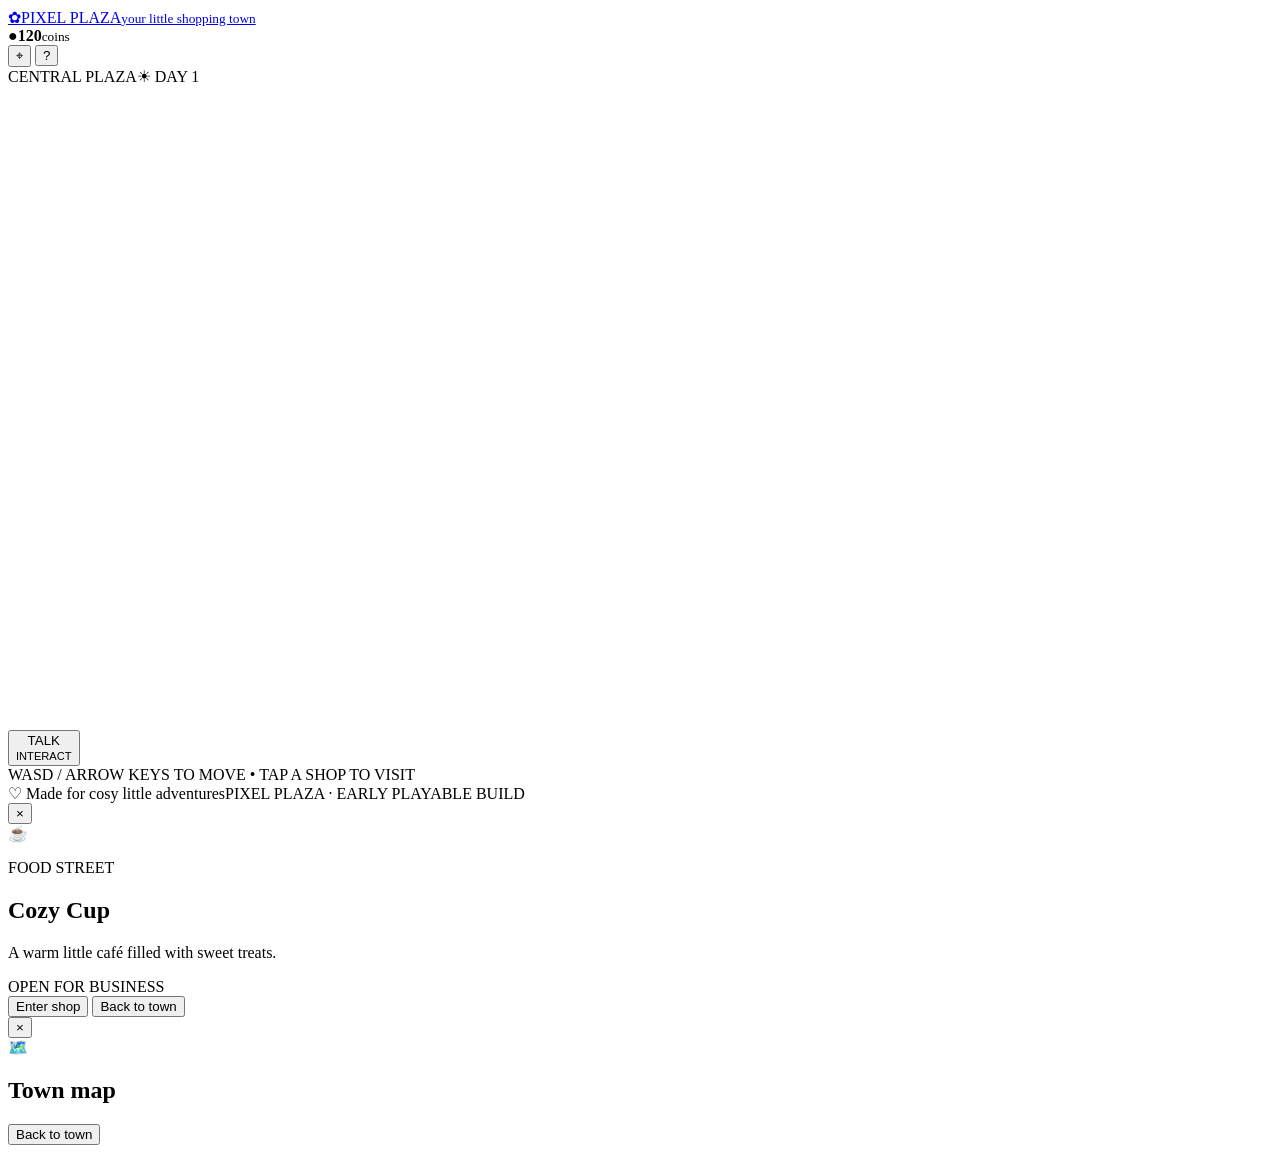
==== index.html @ 8f944730 "Build Pixel Plaza game shell" ====
<!doctype html>
<html lang="en">
<head>
  <meta charset="utf-8">
  <meta name="viewport" content="width=device-width, initial-scale=1, viewport-fit=cover">
  <meta name="theme-color" content="#f3d9bd">
  <title>Pixel Plaza</title>
  <link rel="stylesheet" href="styles.css">
</head>
<body>
  <main class="game-shell">
    <header class="topbar">
      <a class="brand" href="#" aria-label="Pixel Plaza home"><span class="brand-mark">✿</span><span>PIXEL PLAZA<small>your little shopping town</small></span></a>
      <div class="hud">
        <div class="coin-pill"><span>●</span><b id="coins">120</b><small>coins</small></div>
        <button class="icon-button" id="map-button" aria-label="Open town map">⌖</button>
        <button class="icon-button" id="help-button" aria-label="How to play">?</button>
      </div>
    </header>

    <section class="game-frame" aria-label="Pixel Plaza game">
      <div class="scene-heading"><span id="district-name">CENTRAL PLAZA</span><span class="day-label">☀ DAY 1</span></div>
      <canvas id="town" width="960" height="640" aria-label="Isometric shopping town. Use arrow keys or WASD to move."></canvas>
      <div class="toast" id="toast" role="status"></div>
      <div class="mobile-controls" aria-label="Touch controls">
        <div class="joystick" id="joystick"><span class="stick" id="stick"></span></div>
        <button class="action-button" id="action-button">TALK<br><small>INTERACT</small></button>
      </div>
      <div class="bottom-hint">WASD / ARROW KEYS TO MOVE <span>•</span> TAP A SHOP TO VISIT</div>
    </section>
    <footer class="footer"><span>♡ Made for cosy little adventures</span><span>PIXEL PLAZA · EARLY PLAYABLE BUILD</span></footer>
  </main>

  <div class="modal-backdrop hidden" id="modal-backdrop">
    <section class="modal" role="dialog" aria-modal="true" aria-labelledby="modal-title">
      <button class="modal-close" id="modal-close" aria-label="Close">×</button>
      <div class="modal-icon" id="modal-icon">☕</div>
      <p class="eyebrow" id="modal-district">FOOD STREET</p>
      <h1 id="modal-title">Cozy Cup</h1>
      <p id="modal-description">A warm little café filled with sweet treats.</p>
      <div class="shop-status" id="shop-status">OPEN FOR BUSINESS</div>
      <div class="modal-actions">
        <button class="primary-button" id="shop-action">Enter shop</button>
        <button class="secondary-button" id="modal-back">Back to town</button>
      </div>
    </section>
  </div>
  <div class="modal-backdrop hidden" id="info-backdrop">
    <section class="modal info-modal" role="dialog" aria-modal="true" aria-labelledby="info-title">
      <button class="modal-close" id="info-close" aria-label="Close">×</button>
      <div class="modal-icon">🗺️</div>
      <h1 id="info-title">Town map</h1>
      <div id="info-content"></div>
      <button class="primary-button full-button" id="info-done">Back to town</button>
    </section>
  </div>
  <script src="game.js"></script>
</body>
</html>
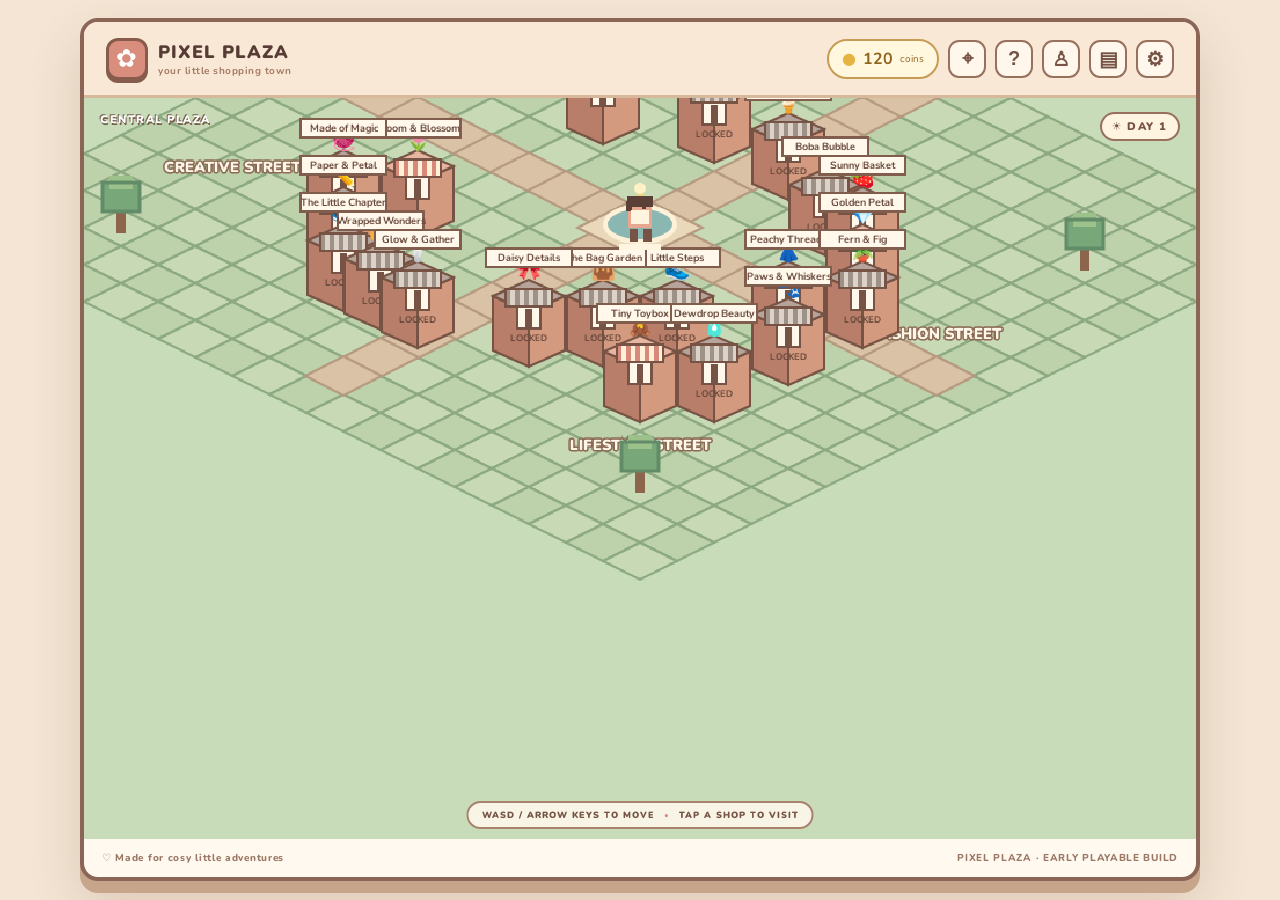
==== commit 00cf2516: "Add navigation for full game systems" ====
--- a/index.html
+++ b/index.html
@@ -15,6 +15,9 @@
         <div class="coin-pill"><span>●</span><b id="coins">120</b><small>coins</small></div>
         <button class="icon-button" id="map-button" aria-label="Open town map">⌖</button>
         <button class="icon-button" id="help-button" aria-label="How to play">?</button>
+        <button class="icon-button" id="wardrobe-button" aria-label="Character wardrobe">♙</button>
+        <button class="icon-button" id="bag-button" aria-label="Inventory">▤</button>
+        <button class="icon-button" id="settings-button" aria-label="Settings">⚙</button>
       </div>
     </header>
 
@@ -54,6 +57,8 @@
       <button class="primary-button full-button" id="info-done">Back to town</button>
     </section>
   </div>
+  <div id="systems-root"></div>
   <script src="game.js"></script>
+  <script src="game-systems.js"></script>
 </body>
 </html>
--- a/styles.css
+++ b/styles.css
@@ -0,0 +1,5 @@
+@import url('https://fonts.googleapis.com/css2?family=Nunito:wght@500;600;700;800;900&display=swap');
+:root{--ink:#573b35;--cream:#fff6e9;--rose:#d98979;--brown:#875c4d;--mint:#a9c6a4;--gold:#f0c66f}
+*{box-sizing:border-box}body{margin:0;min-height:100vh;background:#f4e5d4;color:var(--ink);font-family:Nunito,system-ui,sans-serif;display:grid;place-items:center;padding:18px}.game-shell{width:min(1120px,100%);background:#fff9f0;border:4px solid #8b6555;border-radius:18px;overflow:hidden;box-shadow:0 12px 0 #c6a58a,0 24px 50px #74503b30}.topbar{height:76px;padding:10px 22px;display:flex;align-items:center;justify-content:space-between;background:#f8e8d5;border-bottom:3px solid #d7b89a}.brand{display:flex;align-items:center;gap:10px;text-decoration:none;color:var(--ink);font-weight:900;letter-spacing:1px;font-size:18px}.brand-mark{display:grid;place-items:center;width:42px;height:42px;background:#d98d7d;border:3px solid #875c4d;border-radius:12px;color:#fff;font-size:25px;box-shadow:0 3px 0 #875c4d}.brand small{display:block;font-size:10px;letter-spacing:.5px;font-weight:700;color:#a47b67}.hud{display:flex;align-items:center;gap:9px}.coin-pill{background:#fff8df;border:2px solid #c79b54;border-radius:30px;padding:7px 13px;color:#91651e;display:flex;align-items:center;gap:7px}.coin-pill span{color:#e5b441}.coin-pill small{font-size:10px}.icon-button{width:38px;height:38px;border:2px solid #98705e;border-radius:11px;background:#fff7ec;color:#765344;font-size:20px;font-weight:900;cursor:pointer}.game-frame{position:relative;background:#c5d8b4;overflow:hidden}.scene-heading{position:absolute;z-index:2;top:14px;left:16px;right:16px;display:flex;justify-content:space-between;pointer-events:none;font-size:11px;font-weight:900;letter-spacing:1.5px;color:#fff;text-shadow:1px 2px #765d4d, -1px -1px #765d4d}.day-label{background:#fff4df;color:#765344;text-shadow:none;border:2px solid #98705e;border-radius:20px;padding:5px 10px}canvas{display:block;width:100%;height:auto;aspect-ratio:3/2;image-rendering:pixelated;touch-action:none}.bottom-hint{position:absolute;bottom:10px;left:50%;transform:translateX(-50%);background:#fff8eddd;border:2px solid #a9826d;border-radius:20px;padding:6px 13px;white-space:nowrap;font-size:9px;letter-spacing:1px;font-weight:900;color:#765344}.bottom-hint span{color:#d98979;padding:0 5px}.footer{display:flex;justify-content:space-between;padding:12px 18px;font-size:10px;font-weight:800;letter-spacing:.7px;color:#9b7865}.mobile-controls{display:none;position:absolute;inset:auto 18px 42px;align-items:end;justify-content:space-between;pointer-events:none}.joystick{width:92px;height:92px;border:3px solid #fff9e9;background:#76534455;border-radius:50%;position:relative;pointer-events:auto;touch-action:none}.stick{position:absolute;width:38px;height:38px;left:24px;top:24px;border-radius:50%;background:#fff1d9;border:3px solid #8b6555;box-shadow:0 3px 0 #8b6555}.action-button{pointer-events:auto;border:3px solid #765344;border-radius:14px;background:#d98d7d;color:white;font-weight:900;padding:12px 17px;box-shadow:0 4px 0 #765344;cursor:pointer}.action-button small{font-size:8px;letter-spacing:1px}.toast{position:absolute;top:58px;left:50%;transform:translate(-50%,-10px);background:#fff8ed;border:2px solid #98705e;border-radius:20px;padding:8px 14px;font-size:12px;font-weight:800;opacity:0;transition:.2s;pointer-events:none;z-index:4}.toast.show{opacity:1;transform:translate(-50%,0)}.modal-backdrop{position:fixed;inset:0;background:#45342dbb;display:grid;place-items:center;padding:18px;z-index:10}.hidden{display:none}.modal{width:min(420px,100%);position:relative;background:#fff8ed;border:4px solid #805c4d;border-radius:20px;padding:28px;text-align:center;box-shadow:0 8px 0 #583e35}.modal-close{position:absolute;right:12px;top:8px;border:0;background:none;font-size:28px;color:#805c4d;cursor:pointer}.modal-icon{font-size:48px;margin:2px auto 8px}.eyebrow{font-size:10px;letter-spacing:2px;font-weight:900;color:#bd806f;margin:0}.modal h1{font-size:30px;margin:5px 0;color:#65463b}.modal p:not(.eyebrow){color:#8a6c5e;font-size:14px}.shop-status{display:inline-block;margin:10px 0 18px;padding:6px 12px;border-radius:20px;background:#e1efdc;color:#52764e;font-size:10px;font-weight:900;letter-spacing:1px}.shop-status.locked{background:#f5e2d6;color:#a45d50}.modal-actions{display:flex;gap:10px;justify-content:center;flex-wrap:wrap}.primary-button,.secondary-button{border:2px solid #765344;border-radius:12px;padding:11px 18px;font:900 13px Nunito;cursor:pointer}.primary-button{background:#d98979;color:white;box-shadow:0 3px 0 #765344}.primary-button:disabled{opacity:.5;cursor:not-allowed}.secondary-button{background:#f4e5d4;color:#765344}.info-modal{text-align:left}.info-modal .modal-icon,.info-modal h1{text-align:center}.map-list{display:grid;grid-template-columns:1fr 1fr;gap:8px;margin:16px 0}.map-list div{background:#f5e8d8;border:1px solid #d8bca4;border-radius:10px;padding:9px;font-size:12px;font-weight:800}.map-list small{display:block;color:#a27b66;font-size:10px}.full-button{width:100%}
+@media(max-width:650px){body{padding:0;background:#fff9f0}.game-shell{border:0;border-radius:0;box-shadow:none;width:100%}.topbar{height:64px;padding:8px 12px}.brand{font-size:15px}.brand-mark{width:36px;height:36px}.coin-pill{padding:6px 9px;gap:5px}.footer{font-size:8px;padding:10px}.mobile-controls{display:flex}.bottom-hint{font-size:8px;bottom:8px}.game-frame{min-height:calc(100dvh - 104px);display:flex;align-items:center}canvas{width:100%;height:auto;max-height:calc(100dvh - 130px);object-fit:contain}.scene-heading{top:10px}}
+@media(min-width:651px) and (pointer:coarse){.mobile-controls{display:flex}}
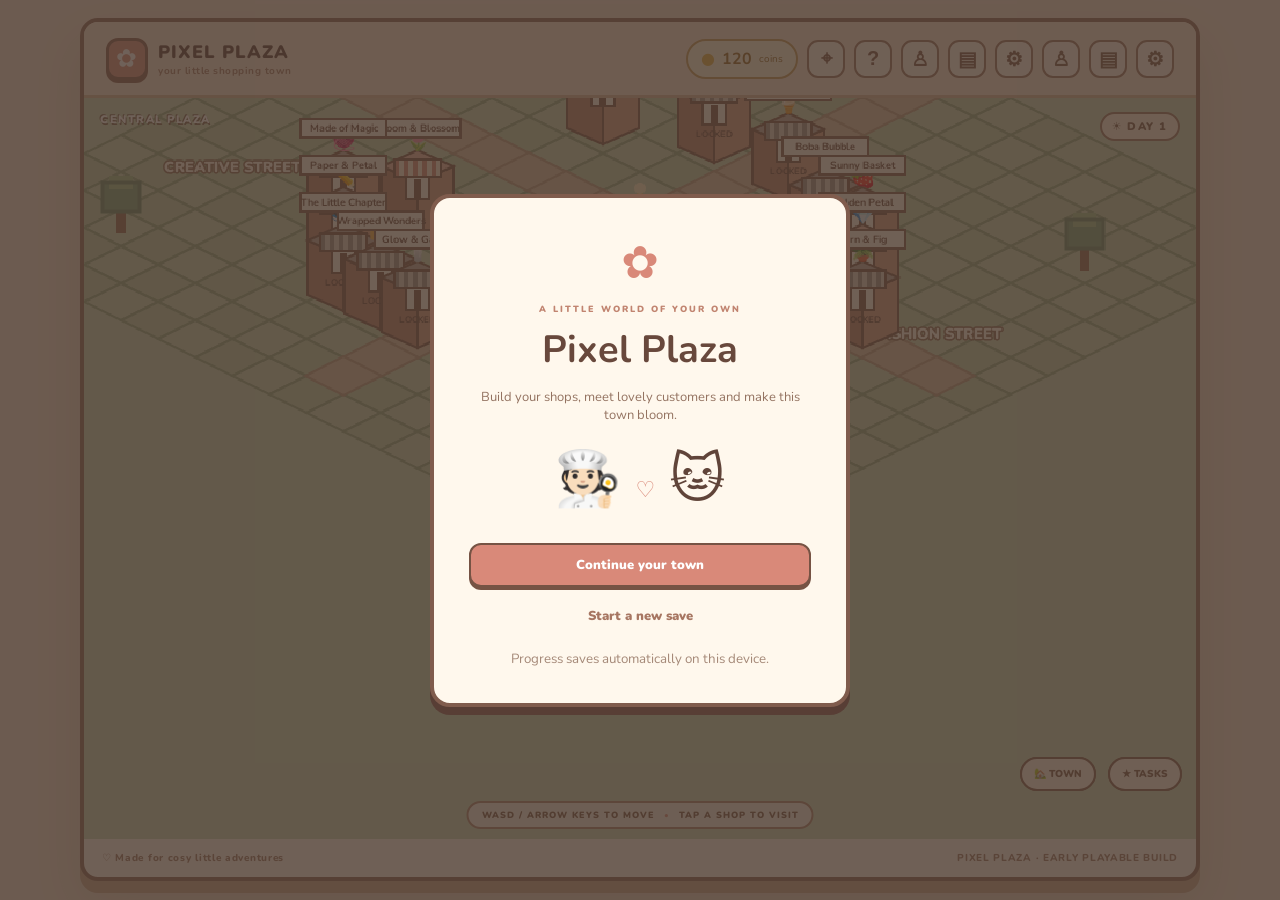
==== commit 77be9c0d: "Connect full Pixel Plaza game systems" ====
--- a/index.html
+++ b/index.html
@@ -15,6 +15,9 @@
         <div class="coin-pill"><span>●</span><b id="coins">120</b><small>coins</small></div>
         <button class="icon-button" id="map-button" aria-label="Open town map">⌖</button>
         <button class="icon-button" id="help-button" aria-label="How to play">?</button>
+        <button class="icon-button" id="wardrobe-button" aria-label="Character wardrobe">♙</button>
+        <button class="icon-button" id="bag-button" aria-label="Inventory">▤</button>
+        <button class="icon-button" id="settings-button" aria-label="Settings">⚙</button>
         <button class="icon-button" id="wardrobe-button" aria-label="Character wardrobe">♙</button>
         <button class="icon-button" id="bag-button" aria-label="Inventory">▤</button>
         <button class="icon-button" id="settings-button" aria-label="Settings">⚙</button>
@@ -60,5 +63,6 @@
   <div id="systems-root"></div>
   <script src="game.js"></script>
   <script src="game-systems.js"></script>
+  <script src="game-systems.js"></script>
 </body>
 </html>
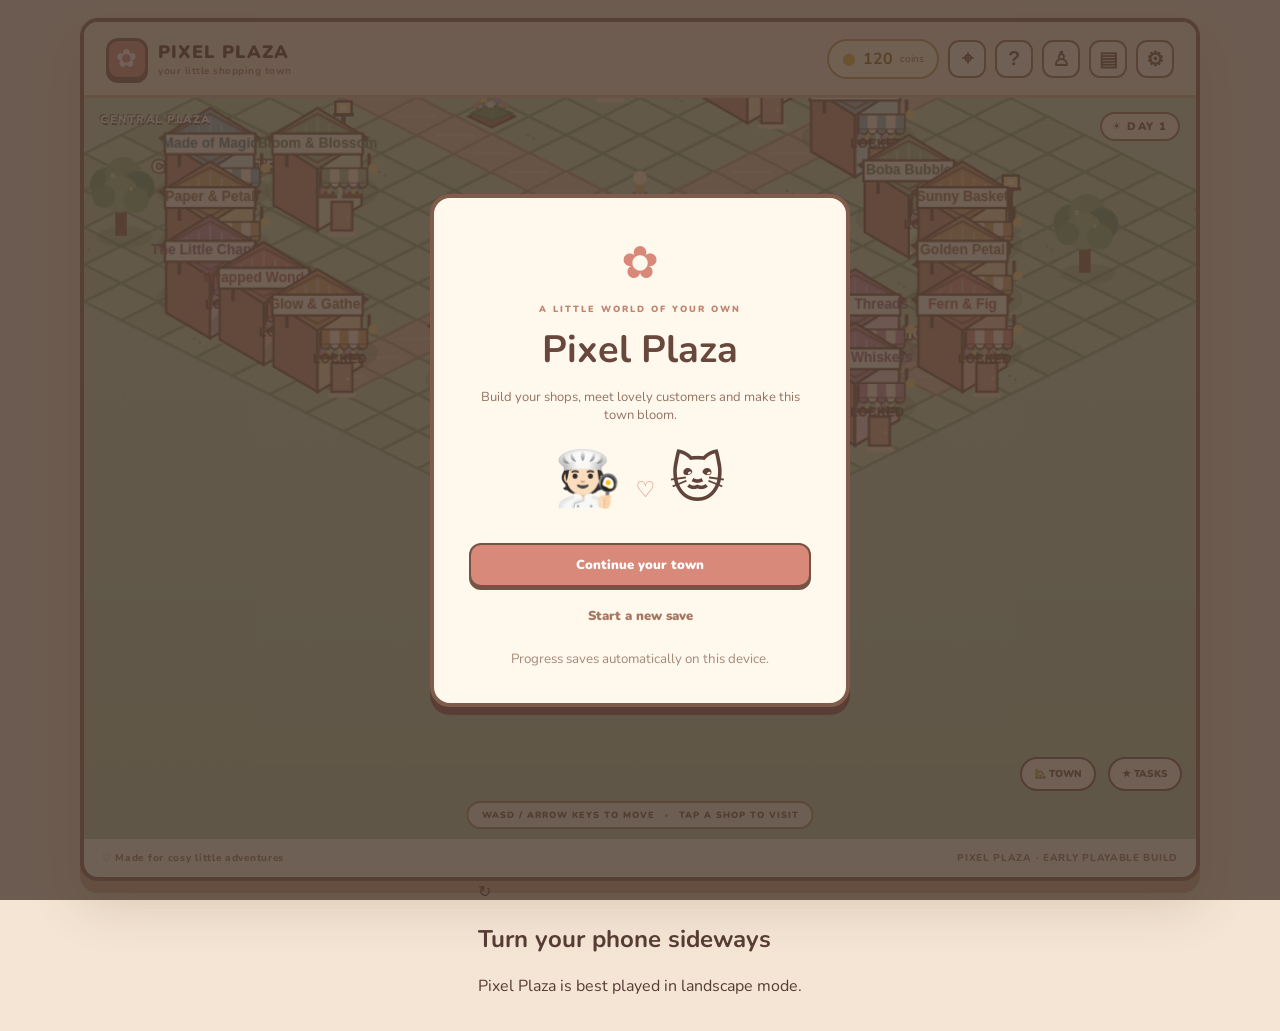
==== commit 85c7ec31: "Prepare mobile landscape layout and clean duplicate controls" ====
--- a/index.html
+++ b/index.html
@@ -18,9 +18,6 @@
         <button class="icon-button" id="wardrobe-button" aria-label="Character wardrobe">♙</button>
         <button class="icon-button" id="bag-button" aria-label="Inventory">▤</button>
         <button class="icon-button" id="settings-button" aria-label="Settings">⚙</button>
-        <button class="icon-button" id="wardrobe-button" aria-label="Character wardrobe">♙</button>
-        <button class="icon-button" id="bag-button" aria-label="Inventory">▤</button>
-        <button class="icon-button" id="settings-button" aria-label="Settings">⚙</button>
       </div>
     </header>
 
@@ -36,6 +33,14 @@
     </section>
     <footer class="footer"><span>♡ Made for cosy little adventures</span><span>PIXEL PLAZA · EARLY PLAYABLE BUILD</span></footer>
   </main>
+
+  <div class="rotate-message" id="rotate-message" role="status">
+    <div class="rotate-card">
+      <div class="rotate-icon">↻</div>
+      <h2>Turn your phone sideways</h2>
+      <p>Pixel Plaza is best played in landscape mode.</p>
+    </div>
+  </div>
 
   <div class="modal-backdrop hidden" id="modal-backdrop">
     <section class="modal" role="dialog" aria-modal="true" aria-labelledby="modal-title">
@@ -63,6 +68,5 @@
   <div id="systems-root"></div>
   <script src="game.js"></script>
   <script src="game-systems.js"></script>
-  <script src="game-systems.js"></script>
 </body>
 </html>
--- a/styles.css
+++ b/styles.css
@@ -1,5 +1,5 @@
 @import url('https://fonts.googleapis.com/css2?family=Nunito:wght@500;600;700;800;900&display=swap');
 :root{--ink:#573b35;--cream:#fff6e9;--rose:#d98979;--brown:#875c4d;--mint:#a9c6a4;--gold:#f0c66f}
-*{box-sizing:border-box}body{margin:0;min-height:100vh;background:#f4e5d4;color:var(--ink);font-family:Nunito,system-ui,sans-serif;display:grid;place-items:center;padding:18px}.game-shell{width:min(1120px,100%);background:#fff9f0;border:4px solid #8b6555;border-radius:18px;overflow:hidden;box-shadow:0 12px 0 #c6a58a,0 24px 50px #74503b30}.topbar{height:76px;padding:10px 22px;display:flex;align-items:center;justify-content:space-between;background:#f8e8d5;border-bottom:3px solid #d7b89a}.brand{display:flex;align-items:center;gap:10px;text-decoration:none;color:var(--ink);font-weight:900;letter-spacing:1px;font-size:18px}.brand-mark{display:grid;place-items:center;width:42px;height:42px;background:#d98d7d;border:3px solid #875c4d;border-radius:12px;color:#fff;font-size:25px;box-shadow:0 3px 0 #875c4d}.brand small{display:block;font-size:10px;letter-spacing:.5px;font-weight:700;color:#a47b67}.hud{display:flex;align-items:center;gap:9px}.coin-pill{background:#fff8df;border:2px solid #c79b54;border-radius:30px;padding:7px 13px;color:#91651e;display:flex;align-items:center;gap:7px}.coin-pill span{color:#e5b441}.coin-pill small{font-size:10px}.icon-button{width:38px;height:38px;border:2px solid #98705e;border-radius:11px;background:#fff7ec;color:#765344;font-size:20px;font-weight:900;cursor:pointer}.game-frame{position:relative;background:#c5d8b4;overflow:hidden}.scene-heading{position:absolute;z-index:2;top:14px;left:16px;right:16px;display:flex;justify-content:space-between;pointer-events:none;font-size:11px;font-weight:900;letter-spacing:1.5px;color:#fff;text-shadow:1px 2px #765d4d, -1px -1px #765d4d}.day-label{background:#fff4df;color:#765344;text-shadow:none;border:2px solid #98705e;border-radius:20px;padding:5px 10px}canvas{display:block;width:100%;height:auto;aspect-ratio:3/2;image-rendering:pixelated;touch-action:none}.bottom-hint{position:absolute;bottom:10px;left:50%;transform:translateX(-50%);background:#fff8eddd;border:2px solid #a9826d;border-radius:20px;padding:6px 13px;white-space:nowrap;font-size:9px;letter-spacing:1px;font-weight:900;color:#765344}.bottom-hint span{color:#d98979;padding:0 5px}.footer{display:flex;justify-content:space-between;padding:12px 18px;font-size:10px;font-weight:800;letter-spacing:.7px;color:#9b7865}.mobile-controls{display:none;position:absolute;inset:auto 18px 42px;align-items:end;justify-content:space-between;pointer-events:none}.joystick{width:92px;height:92px;border:3px solid #fff9e9;background:#76534455;border-radius:50%;position:relative;pointer-events:auto;touch-action:none}.stick{position:absolute;width:38px;height:38px;left:24px;top:24px;border-radius:50%;background:#fff1d9;border:3px solid #8b6555;box-shadow:0 3px 0 #8b6555}.action-button{pointer-events:auto;border:3px solid #765344;border-radius:14px;background:#d98d7d;color:white;font-weight:900;padding:12px 17px;box-shadow:0 4px 0 #765344;cursor:pointer}.action-button small{font-size:8px;letter-spacing:1px}.toast{position:absolute;top:58px;left:50%;transform:translate(-50%,-10px);background:#fff8ed;border:2px solid #98705e;border-radius:20px;padding:8px 14px;font-size:12px;font-weight:800;opacity:0;transition:.2s;pointer-events:none;z-index:4}.toast.show{opacity:1;transform:translate(-50%,0)}.modal-backdrop{position:fixed;inset:0;background:#45342dbb;display:grid;place-items:center;padding:18px;z-index:10}.hidden{display:none}.modal{width:min(420px,100%);position:relative;background:#fff8ed;border:4px solid #805c4d;border-radius:20px;padding:28px;text-align:center;box-shadow:0 8px 0 #583e35}.modal-close{position:absolute;right:12px;top:8px;border:0;background:none;font-size:28px;color:#805c4d;cursor:pointer}.modal-icon{font-size:48px;margin:2px auto 8px}.eyebrow{font-size:10px;letter-spacing:2px;font-weight:900;color:#bd806f;margin:0}.modal h1{font-size:30px;margin:5px 0;color:#65463b}.modal p:not(.eyebrow){color:#8a6c5e;font-size:14px}.shop-status{display:inline-block;margin:10px 0 18px;padding:6px 12px;border-radius:20px;background:#e1efdc;color:#52764e;font-size:10px;font-weight:900;letter-spacing:1px}.shop-status.locked{background:#f5e2d6;color:#a45d50}.modal-actions{display:flex;gap:10px;justify-content:center;flex-wrap:wrap}.primary-button,.secondary-button{border:2px solid #765344;border-radius:12px;padding:11px 18px;font:900 13px Nunito;cursor:pointer}.primary-button{background:#d98979;color:white;box-shadow:0 3px 0 #765344}.primary-button:disabled{opacity:.5;cursor:not-allowed}.secondary-button{background:#f4e5d4;color:#765344}.info-modal{text-align:left}.info-modal .modal-icon,.info-modal h1{text-align:center}.map-list{display:grid;grid-template-columns:1fr 1fr;gap:8px;margin:16px 0}.map-list div{background:#f5e8d8;border:1px solid #d8bca4;border-radius:10px;padding:9px;font-size:12px;font-weight:800}.map-list small{display:block;color:#a27b66;font-size:10px}.full-button{width:100%}
+*{box-sizing:border-box}body{margin:0;min-height:100vh;background:#f4e5d4;color:var(--ink);font-family:Nunito,system-ui,sans-serif;display:grid;place-items:center;padding:18px}.game-shell{width:min(1120px,100%);background:#fff9f0;border:4px solid #8b6555;border-radius:18px;overflow:hidden;box-shadow:0 12px 0 #c6a58a,0 24px 50px #74503b30}.topbar{height:76px;padding:10px 22px;display:flex;align-items:center;justify-content:space-between;background:#f8e8d5;border-bottom:3px solid #d7b89a}.brand{display:flex;align-items:center;gap:10px;text-decoration:none;color:var(--ink);font-weight:900;letter-spacing:1px;font-size:18px}.brand-mark{display:grid;place-items:center;width:42px;height:42px;background:#d98d7d;border:3px solid #875c4d;border-radius:12px;color:#fff;font-size:25px;box-shadow:0 3px 0 #875c4d}.brand small{display:block;font-size:10px;letter-spacing:.5px;font-weight:700;color:#a47b67}.hud{display:flex;align-items:center;gap:9px}.coin-pill{background:#fff8df;border:2px solid #c79b54;border-radius:30px;padding:7px 13px;color:#91651e;display:flex;align-items:center;gap:7px}.coin-pill span{color:#e5b441}.coin-pill small{font-size:10px}.icon-button{width:38px;height:38px;border:2px solid #98705e;border-radius:11px;background:#fff7ec;color:#765344;font-size:20px;font-weight:900;cursor:pointer}.game-frame{position:relative;background:#c5d8b4;overflow:hidden}.scene-heading{position:absolute;z-index:2;top:14px;left:16px;right:16px;display:flex;justify-content:space-between;pointer-events:none;font-size:11px;font-weight:900;letter-spacing:1.5px;color:#fff;text-shadow:1px 2px #765d4d, -1px -1px #765d4d}.day-label{background:#fff4df;color:#765344;text-shadow:none;border:2px solid #98705e;border-radius:20px;padding:5px 10px}canvas{display:block;width:100%;height:auto;aspect-ratio:3/2;image-rendering:auto;touch-action:none}.bottom-hint{position:absolute;bottom:10px;left:50%;transform:translateX(-50%);background:#fff8eddd;border:2px solid #a9826d;border-radius:20px;padding:6px 13px;white-space:nowrap;font-size:9px;letter-spacing:1px;font-weight:900;color:#765344}.bottom-hint span{color:#d98979;padding:0 5px}.footer{display:flex;justify-content:space-between;padding:12px 18px;font-size:10px;font-weight:800;letter-spacing:.7px;color:#9b7865}.mobile-controls{display:none;position:absolute;inset:auto 18px 42px;align-items:end;justify-content:space-between;pointer-events:none}.joystick{width:92px;height:92px;border:3px solid #fff9e9;background:#76534455;border-radius:50%;position:relative;pointer-events:auto;touch-action:none}.stick{position:absolute;width:38px;height:38px;left:24px;top:24px;border-radius:50%;background:#fff1d9;border:3px solid #8b6555;box-shadow:0 3px 0 #8b6555}.action-button{pointer-events:auto;border:3px solid #765344;border-radius:14px;background:#d98d7d;color:white;font-weight:900;padding:12px 17px;box-shadow:0 4px 0 #765344;cursor:pointer}.action-button small{font-size:8px;letter-spacing:1px}.toast{position:absolute;top:58px;left:50%;transform:translate(-50%,-10px);background:#fff8ed;border:2px solid #98705e;border-radius:20px;padding:8px 14px;font-size:12px;font-weight:800;opacity:0;transition:.2s;pointer-events:none;z-index:4}.toast.show{opacity:1;transform:translate(-50%,0)}.modal-backdrop{position:fixed;inset:0;background:#45342dbb;display:grid;place-items:center;padding:18px;z-index:10}.hidden{display:none}.modal{width:min(420px,100%);position:relative;background:#fff8ed;border:4px solid #805c4d;border-radius:20px;padding:28px;text-align:center;box-shadow:0 8px 0 #583e35}.modal-close{position:absolute;right:12px;top:8px;border:0;background:none;font-size:28px;color:#805c4d;cursor:pointer}.modal-icon{font-size:48px;margin:2px auto 8px}.eyebrow{font-size:10px;letter-spacing:2px;font-weight:900;color:#bd806f;margin:0}.modal h1{font-size:30px;margin:5px 0;color:#65463b}.modal p:not(.eyebrow){color:#8a6c5e;font-size:14px}.shop-status{display:inline-block;margin:10px 0 18px;padding:6px 12px;border-radius:20px;background:#e1efdc;color:#52764e;font-size:10px;font-weight:900;letter-spacing:1px}.shop-status.locked{background:#f5e2d6;color:#a45d50}.modal-actions{display:flex;gap:10px;justify-content:center;flex-wrap:wrap}.primary-button,.secondary-button{border:2px solid #765344;border-radius:12px;padding:11px 18px;font:900 13px Nunito;cursor:pointer}.primary-button{background:#d98979;color:white;box-shadow:0 3px 0 #765344}.primary-button:disabled{opacity:.5;cursor:not-allowed}.secondary-button{background:#f4e5d4;color:#765344}.info-modal{text-align:left}.info-modal .modal-icon,.info-modal h1{text-align:center}.map-list{display:grid;grid-template-columns:1fr 1fr;gap:8px;margin:16px 0}.map-list div{background:#f5e8d8;border:1px solid #d8bca4;border-radius:10px;padding:9px;font-size:12px;font-weight:800}.map-list small{display:block;color:#a27b66;font-size:10px}.full-button{width:100%}
 @media(max-width:650px){body{padding:0;background:#fff9f0}.game-shell{border:0;border-radius:0;box-shadow:none;width:100%}.topbar{height:64px;padding:8px 12px}.brand{font-size:15px}.brand-mark{width:36px;height:36px}.coin-pill{padding:6px 9px;gap:5px}.footer{font-size:8px;padding:10px}.mobile-controls{display:flex}.bottom-hint{font-size:8px;bottom:8px}.game-frame{min-height:calc(100dvh - 104px);display:flex;align-items:center}canvas{width:100%;height:auto;max-height:calc(100dvh - 130px);object-fit:contain}.scene-heading{top:10px}}
 @media(min-width:651px) and (pointer:coarse){.mobile-controls{display:flex}}
